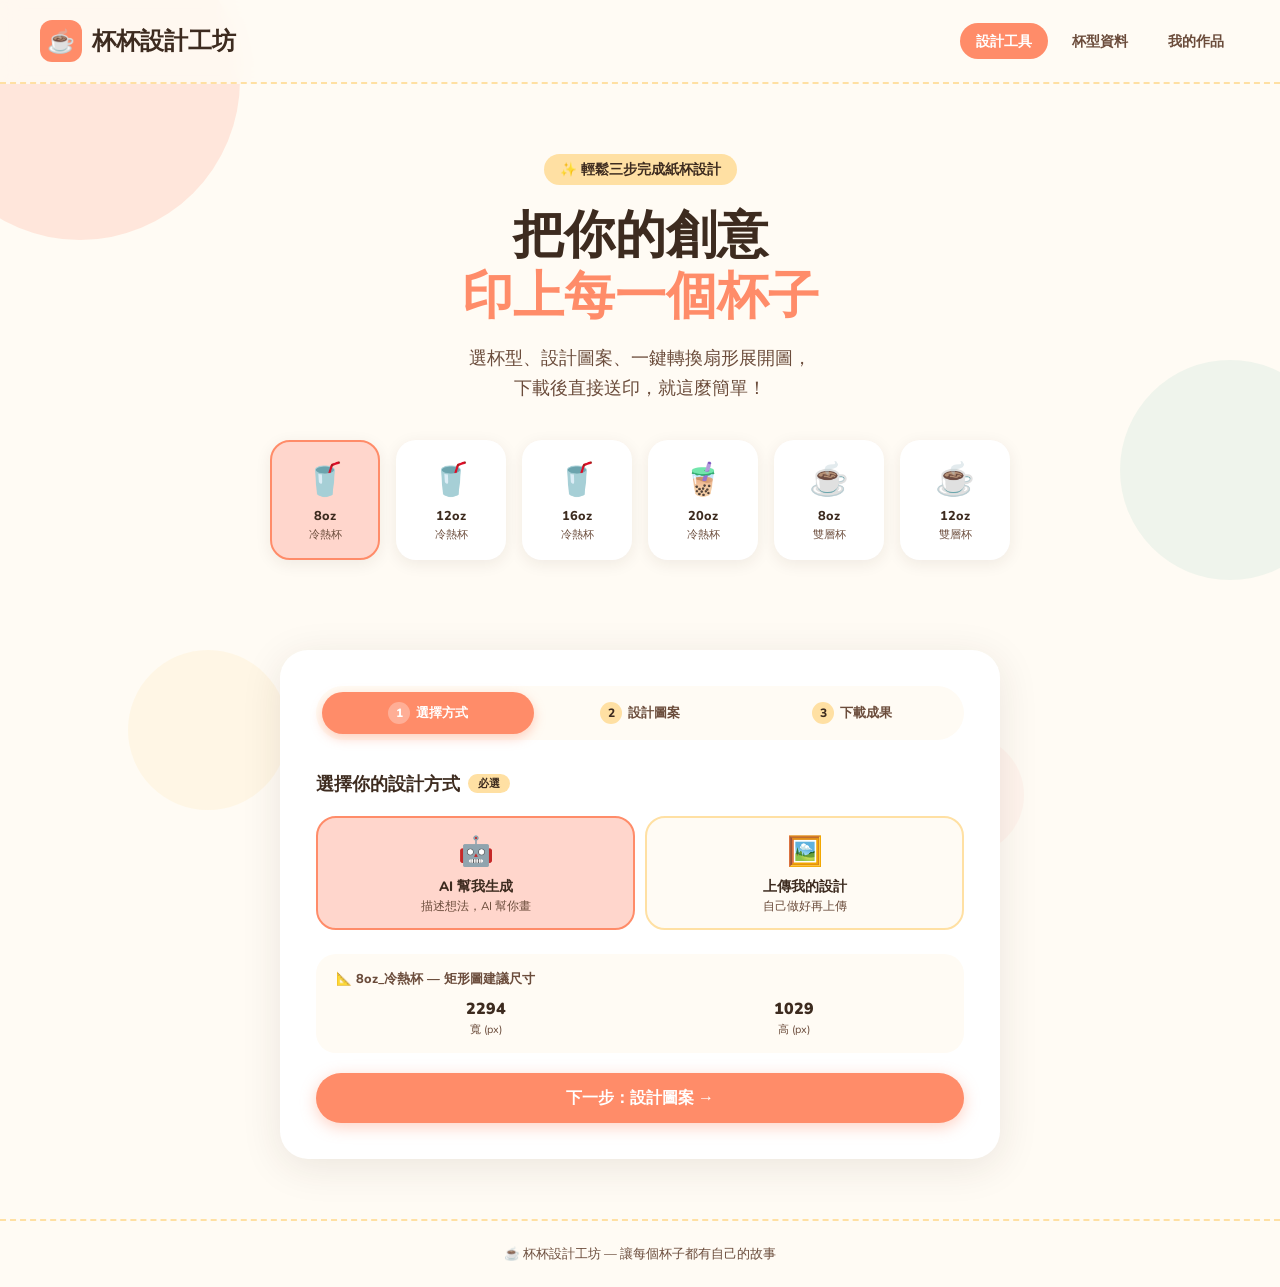
==== demo.html @ f15d610d "init: 初始版本（已移除敏感憑證，改用 .env）" ====
<!DOCTYPE html>
<html lang="zh-TW">
<head>
  <meta charset="UTF-8">
  <meta name="viewport" content="width=device-width, initial-scale=1.0">
  <title>杯杯設計工坊 ☕</title>
  <link href="https://fonts.googleapis.com/css2?family=Nunito:wght@400;600;700;800;900&display=swap" rel="stylesheet">
  <style>
    *, *::before, *::after { box-sizing: border-box; margin: 0; padding: 0; }

    :root {
      --cream:   #FFFBF4;
      --orange:  #FF8C69;
      --orange2: #FF6B45;
      --green:   #A8D8C8;
      --green2:  #7EC8B0;
      --brown:   #3D2B1F;
      --brown2:  #6B4C3B;
      --yellow:  #FFE0A3;
      --pink:    #FFD6CC;
      --radius:  20px;
    }

    body {
      font-family: 'Nunito', sans-serif;
      background: var(--cream);
      color: var(--brown);
      min-height: 100vh;
      overflow-x: hidden;
    }

    /* ── 背景裝飾泡泡 ── */
    .bg-blobs {
      position: fixed; inset: 0; pointer-events: none; z-index: 0;
    }
    .blob {
      position: absolute; border-radius: 50%; opacity: .18;
      animation: float 8s ease-in-out infinite;
    }
    .blob-1 { width:320px; height:320px; background:var(--orange); top:-80px; left:-80px; animation-delay:0s; }
    .blob-2 { width:220px; height:220px; background:var(--green);  top:40%;  right:-60px; animation-delay:2s; }
    .blob-3 { width:160px; height:160px; background:var(--yellow); bottom:10%; left:10%;  animation-delay:4s; }
    .blob-4 { width:120px; height:120px; background:var(--pink);   bottom:5%; right:20%; animation-delay:1s; }

    @keyframes float {
      0%,100% { transform: translateY(0) scale(1); }
      50%      { transform: translateY(-20px) scale(1.05); }
    }

    /* ── Header ── */
    header {
      position: relative; z-index: 10;
      display: flex; align-items: center; justify-content: space-between;
      padding: 20px 40px;
      background: rgba(255,251,244,.85);
      backdrop-filter: blur(10px);
      border-bottom: 2px dashed var(--yellow);
    }
    .logo {
      display: flex; align-items: center; gap: 10px;
      font-size: 1.5rem; font-weight: 900; color: var(--brown);
    }
    .logo-icon {
      width: 42px; height: 42px;
      background: var(--orange); border-radius: 12px;
      display: flex; align-items: center; justify-content: center;
      font-size: 1.4rem;
      transition: transform .3s;
    }
    .logo:hover .logo-icon { transform: rotate(-15deg) scale(1.1); }

    nav { display: flex; gap: 8px; }
    nav a {
      text-decoration: none; color: var(--brown2);
      font-weight: 700; font-size: .9rem;
      padding: 8px 16px; border-radius: 30px;
      transition: all .25s; white-space: nowrap;
    }
    nav a:hover { background: var(--yellow); color: var(--brown); }
    nav a.active { background: var(--orange); color: #fff; }

    /* ── 漢堡選單 ── */
    .hamburger {
      display: none; flex-direction: column; gap: 5px;
      cursor: pointer; padding: 6px; border-radius: 10px;
      transition: background .2s;
    }
    .hamburger:hover { background: var(--yellow); }
    .hamburger span {
      display: block; width: 22px; height: 2.5px;
      background: var(--brown); border-radius: 4px;
      transition: all .3s;
    }
    .hamburger.open span:nth-child(1) { transform: translateY(7.5px) rotate(45deg); }
    .hamburger.open span:nth-child(2) { opacity: 0; }
    .hamburger.open span:nth-child(3) { transform: translateY(-7.5px) rotate(-45deg); }

    .mobile-menu {
      display: none; position: absolute; top: 100%; left: 0; right: 0;
      background: rgba(255,251,244,.97); backdrop-filter: blur(10px);
      border-bottom: 2px dashed var(--yellow);
      flex-direction: column; padding: 12px 16px 16px; gap: 4px;
      z-index: 99;
    }
    .mobile-menu.open { display: flex; }
    .mobile-menu a {
      text-decoration: none; color: var(--brown2);
      font-weight: 700; font-size: 1rem;
      padding: 12px 16px; border-radius: 14px;
      transition: all .2s;
    }
    .mobile-menu a:hover,
    .mobile-menu a.active { background: var(--pink); color: var(--brown); }
    .mobile-menu a.active { color: var(--orange); }

    /* ── Hero ── */
    .hero {
      position: relative; z-index: 5;
      text-align: center;
      padding: 70px 20px 50px;
    }
    .hero-badge {
      display: inline-block;
      background: var(--yellow); color: var(--brown);
      font-weight: 800; font-size: .85rem;
      padding: 6px 16px; border-radius: 30px;
      margin-bottom: 20px;
      animation: badge-bounce .6s ease-out;
    }
    @keyframes badge-bounce {
      0%   { transform: scale(.5); opacity:0; }
      70%  { transform: scale(1.1); }
      100% { transform: scale(1);   opacity:1; }
    }
    .hero h1 {
      font-size: clamp(2rem, 5vw, 3.2rem);
      font-weight: 900; line-height: 1.2;
      margin-bottom: 16px;
    }
    .hero h1 span { color: var(--orange); }
    .hero p {
      font-size: 1.1rem; color: var(--brown2);
      max-width: 480px; margin: 0 auto 36px;
      line-height: 1.7;
    }
    .hero-cups {
      display: flex; justify-content: center; gap: 16px;
      margin-bottom: 40px; flex-wrap: wrap;
    }
    .cup-card {
      background: #fff; border-radius: var(--radius);
      padding: 16px 20px; cursor: pointer;
      border: 2px solid transparent;
      transition: all .25s;
      box-shadow: 0 4px 16px rgba(61,43,31,.08);
      min-width: 110px; text-align: center;
    }
    .cup-card:hover {
      border-color: var(--orange);
      transform: translateY(-4px);
      box-shadow: 0 8px 24px rgba(255,140,105,.25);
    }
    .cup-card.selected {
      border-color: var(--orange);
      background: var(--pink);
    }
    .cup-card .cup-emoji { font-size: 2rem; display: block; margin-bottom: 6px; }
    .cup-card .cup-name { font-size: .8rem; font-weight: 800; color: var(--brown); }
    .cup-card .cup-type { font-size: .7rem; color: var(--brown2); margin-top: 2px; }

    /* ── Main Card ── */
    .main-container {
      position: relative; z-index: 5;
      max-width: 760px; margin: 0 auto 60px;
      padding: 0 20px;
    }
    .card {
      background: #fff;
      border-radius: 28px;
      padding: 36px;
      box-shadow: 0 8px 40px rgba(61,43,31,.10);
    }

    /* ── Steps ── */
    .steps {
      display: flex; gap: 0; margin-bottom: 32px;
      background: var(--cream); border-radius: 50px;
      padding: 6px; position: relative;
    }
    .step-btn {
      flex: 1; padding: 10px 8px; border: none; background: none;
      border-radius: 40px; cursor: pointer;
      font-family: 'Nunito', sans-serif;
      font-weight: 800; font-size: .82rem;
      color: var(--brown2); transition: all .25s;
      display: flex; align-items: center; justify-content: center; gap: 6px;
    }
    .step-btn.active {
      background: var(--orange); color: #fff;
      box-shadow: 0 4px 12px rgba(255,140,105,.4);
    }
    .step-btn .step-num {
      width: 22px; height: 22px; border-radius: 50%;
      background: rgba(255,255,255,.3);
      display: flex; align-items: center; justify-content: center;
      font-size: .75rem;
    }
    .step-btn:not(.active) .step-num {
      background: var(--yellow);
      color: var(--brown);
    }

    /* ── Section title ── */
    .section-title {
      font-size: 1.1rem; font-weight: 900;
      margin-bottom: 20px; display: flex; align-items: center; gap: 8px;
    }
    .section-title .tag {
      background: var(--yellow); color: var(--brown);
      font-size: .7rem; padding: 2px 10px; border-radius: 20px;
    }

    /* ── Input mode tabs ── */
    .mode-tabs {
      display: flex; gap: 10px; margin-bottom: 24px;
    }
    .mode-tab {
      flex: 1; padding: 14px; border-radius: var(--radius);
      border: 2px solid var(--yellow); background: var(--cream);
      cursor: pointer; text-align: center;
      transition: all .25s; font-family: 'Nunito', sans-serif;
    }
    .mode-tab:hover { border-color: var(--orange); background: var(--pink); }
    .mode-tab.active { border-color: var(--orange); background: var(--pink); }
    .mode-tab .mode-icon { font-size: 1.8rem; display: block; margin-bottom: 6px; }
    .mode-tab .mode-label { font-size: .85rem; font-weight: 800; color: var(--brown); }
    .mode-tab .mode-desc  { font-size: .72rem; color: var(--brown2); margin-top: 2px; }

    /* ── Form ── */
    .form-group { margin-bottom: 18px; }
    .form-group label {
      display: block; font-size: .85rem; font-weight: 800;
      margin-bottom: 7px; color: var(--brown);
    }
    .form-group label span { color: var(--orange); }
    .form-group input,
    .form-group textarea,
    .form-group select {
      width: 100%; padding: 12px 16px;
      border: 2px solid var(--yellow); border-radius: 14px;
      font-family: 'Nunito', sans-serif; font-size: .95rem;
      background: var(--cream); color: var(--brown);
      outline: none; transition: border-color .2s;
      resize: none;
    }
    .form-group input:focus,
    .form-group textarea:focus,
    .form-group select:focus { border-color: var(--orange); background: #fff; }

    /* ── Info box ── */
    .info-box {
      background: var(--yellow); border-radius: 14px;
      padding: 14px 18px; margin-bottom: 20px;
      display: flex; align-items: flex-start; gap: 10px;
      font-size: .85rem; line-height: 1.6;
    }
    .info-box .icon { font-size: 1.2rem; flex-shrink: 0; }

    /* ── Upload zone ── */
    .upload-zone {
      border: 2.5px dashed var(--orange);
      border-radius: var(--radius); padding: 40px 20px;
      text-align: center; cursor: pointer;
      transition: all .25s; background: var(--cream);
    }
    .upload-zone:hover { background: var(--pink); }
    .upload-zone .upload-icon { font-size: 2.5rem; margin-bottom: 10px; display: block; }
    .upload-zone .upload-text { font-weight: 800; font-size: 1rem; color: var(--brown); }
    .upload-zone .upload-hint { font-size: .78rem; color: var(--brown2); margin-top: 6px; }

    /* ── Btn ── */
    .btn {
      display: inline-flex; align-items: center; justify-content: center; gap: 8px;
      padding: 14px 28px; border-radius: 50px;
      font-family: 'Nunito', sans-serif; font-weight: 800; font-size: 1rem;
      cursor: pointer; border: none; transition: all .25s;
      text-decoration: none;
    }
    .btn-primary {
      background: var(--orange); color: #fff;
      box-shadow: 0 4px 16px rgba(255,140,105,.4);
      width: 100%; margin-top: 8px;
    }
    .btn-primary:hover {
      background: var(--orange2);
      transform: translateY(-2px);
      box-shadow: 0 8px 24px rgba(255,140,105,.5);
    }
    .btn-primary:active { transform: scale(.97); }

    .btn-secondary {
      background: var(--green); color: var(--brown);
      box-shadow: 0 4px 12px rgba(168,216,200,.4);
    }
    .btn-secondary:hover { background: var(--green2); transform: translateY(-2px); }

    .btn-outline {
      background: #fff; color: var(--brown);
      border: 2px solid var(--yellow);
    }
    .btn-outline:hover { border-color: var(--orange); background: var(--pink); }

    /* ── Result section ── */
    .result-section { display: none; }
    .result-section.show { display: block; }

    .result-grid {
      display: grid; grid-template-columns: 1fr 1fr; gap: 16px;
      margin-bottom: 20px;
    }
    .result-card {
      border-radius: var(--radius); overflow: hidden;
      border: 2px solid var(--yellow);
      transition: transform .25s;
    }
    .result-card:hover { transform: translateY(-3px); }
    .result-preview {
      height: 160px; background: linear-gradient(135deg, var(--yellow) 0%, var(--pink) 100%);
      display: flex; align-items: center; justify-content: center;
      font-size: 3rem;
    }
    .result-info {
      padding: 12px 14px; background: #fff;
    }
    .result-info .file-name {
      font-size: .72rem; font-weight: 700; color: var(--brown2);
      margin-bottom: 10px; word-break: break-all;
    }
    .result-info .btn { font-size: .8rem; padding: 8px 16px; width: 100%; }

    /* ── Progress ── */
    .progress-wrap { display: none; }
    .progress-wrap.show { display: block; }
    .progress-bar-bg {
      background: var(--yellow); border-radius: 50px; height: 12px;
      overflow: hidden; margin: 12px 0;
    }
    .progress-bar-fill {
      height: 100%; background: var(--orange); border-radius: 50px;
      width: 0%; transition: width .4s ease;
    }
    .progress-msg {
      font-size: .85rem; color: var(--brown2); font-weight: 700;
      text-align: center;
    }

    /* ── Success ── */
    .success-badge {
      display: none; background: var(--green); color: var(--brown);
      border-radius: 14px; padding: 12px 16px;
      font-weight: 800; font-size: .9rem;
      align-items: center; gap: 8px; margin-bottom: 16px;
    }
    .success-badge.show { display: flex; }

    /* ── Cup spec ── */
    .spec-box {
      display: none; background: var(--cream);
      border-radius: var(--radius); padding: 16px 20px; margin-top: 16px;
    }
    .spec-box.show { display: block; }
    .spec-title { font-size: .8rem; font-weight: 800; margin-bottom: 10px; color: var(--brown2); }
    .spec-grid { display: grid; grid-template-columns: repeat(3, 1fr); gap: 8px; }
    .spec-item { text-align: center; }
    .spec-item .val { font-size: 1rem; font-weight: 900; color: var(--brown); }
    .spec-item .key { font-size: .68rem; color: var(--brown2); margin-top: 2px; }

    /* ── Divider ── */
    .divider {
      border: none; border-top: 2px dashed var(--yellow);
      margin: 24px 0;
    }

    /* ── Footer ── */
    footer {
      position: relative; z-index: 5;
      text-align: center; padding: 24px;
      font-size: .8rem; color: var(--brown2);
      border-top: 2px dashed var(--yellow);
    }

    /* ── Wobble animation ── */
    @keyframes wobble {
      0%,100% { transform: rotate(0deg); }
      25%      { transform: rotate(-8deg); }
      75%      { transform: rotate(8deg); }
    }
    .wobble { animation: wobble .5s ease; }

    /* ── Responsive ── */
    @media(max-width:600px) {
      /* Header */
      header { padding: 12px 16px; }
      .logo { font-size: 1.1rem; white-space: nowrap; }
      .logo-icon { width: 34px; height: 34px; font-size: 1.1rem; }
      #desktopNav { display: none; }
      .hamburger { display: flex; }

      /* Hero */
      .hero { padding: 40px 16px 30px; }
      .hero p { font-size: .95rem; }

      /* Cup cards — horizontal scroll */
      .hero-cups {
        flex-wrap: nowrap;
        overflow-x: auto;
        justify-content: flex-start;
        padding: 4px 16px 12px;
        gap: 10px;
        -webkit-overflow-scrolling: touch;
        scrollbar-width: none;
      }
      .hero-cups::-webkit-scrollbar { display: none; }
      .cup-card { min-width: 90px; flex-shrink: 0; padding: 12px 14px; }
      .cup-card .cup-emoji { font-size: 1.6rem; }

      /* Main card */
      .main-container { padding: 0 12px; }
      .card { padding: 20px 16px; border-radius: 20px; }

      /* Steps */
      .steps { gap: 4px; }
      .step-btn { font-size: .72rem; padding: 8px 4px; gap: 4px; }
      .step-btn .step-num { width: 18px; height: 18px; font-size: .65rem; }

      /* Mode tabs */
      .mode-tabs { flex-direction: column; gap: 8px; }
      .mode-tab { display: flex; align-items: center; gap: 12px; text-align: left; padding: 12px 16px; }
      .mode-tab .mode-icon { font-size: 1.4rem; display: inline; margin-bottom: 0; flex-shrink: 0; }

      /* Form */
      .form-group input,
      .form-group textarea,
      .form-group select { font-size: .9rem; padding: 10px 14px; }

      /* Upload */
      .upload-zone { padding: 28px 16px; }

      /* Results */
      .result-grid { grid-template-columns: 1fr; }
      .result-preview { height: 130px; }

      /* Spec */
      .spec-grid { grid-template-columns: repeat(2, 1fr); }

      /* Btn */
      .btn { font-size: .9rem; padding: 12px 20px; }
    }

    /* 超小螢幕 320px */
    @media(max-width:360px) {
      .step-btn span:not(.step-num) { display: none; }
      .step-btn { justify-content: center; }
    }
  </style>
</head>
<body>

<!-- 背景泡泡 -->
<div class="bg-blobs">
  <div class="blob blob-1"></div>
  <div class="blob blob-2"></div>
  <div class="blob blob-3"></div>
  <div class="blob blob-4"></div>
</div>

<!-- Header -->
<header style="position:relative">
  <div class="logo">
    <div class="logo-icon">☕</div>
    杯杯設計工坊
  </div>
  <!-- 桌面導覽 -->
  <nav id="desktopNav">
    <a href="#" class="active">設計工具</a>
    <a href="#">杯型資料</a>
    <a href="#">我的作品</a>
  </nav>
  <!-- 手機漢堡 -->
  <div class="hamburger" id="hamburger" onclick="toggleMenu()">
    <span></span><span></span><span></span>
  </div>
  <!-- 手機展開選單 -->
  <div class="mobile-menu" id="mobileMenu">
    <a href="#" class="active">設計工具</a>
    <a href="#">杯型資料</a>
    <a href="#">我的作品</a>
  </div>
</header>

<!-- Hero -->
<section class="hero">
  <div class="hero-badge">✨ 輕鬆三步完成紙杯設計</div>
  <h1>把你的創意<br><span>印上每一個杯子</span></h1>
  <p>選杯型、設計圖案、一鍵轉換扇形展開圖，<br>下載後直接送印，就這麼簡單！</p>

  <!-- 杯型選擇 -->
  <div class="hero-cups" id="cupCards">
    <div class="cup-card selected" onclick="selectCup(this,'8oz_冷熱杯',2.230,326.18,238.56,41.17,2294,1029)">
      <span class="cup-emoji">🥤</span>
      <div class="cup-name">8oz</div>
      <div class="cup-type">冷熱杯</div>
    </div>
    <div class="cup-card" onclick="selectCup(this,'12oz_冷熱杯',2.103,369.95,263.51,40.96,2588,1231)">
      <span class="cup-emoji">🥤</span>
      <div class="cup-name">12oz</div>
      <div class="cup-type">冷熱杯</div>
    </div>
    <div class="cup-card" onclick="selectCup(this,'16oz_冷熱杯',1.805,426.61,296.43,35.55,2605,1443)">
      <span class="cup-emoji">🥤</span>
      <div class="cup-name">16oz</div>
      <div class="cup-type">冷熱杯</div>
    </div>
    <div class="cup-card" onclick="selectCup(this,'20oz_冷熱杯',1.528,502.33,343.30,30.12,2610,1708)">
      <span class="cup-emoji">🧋</span>
      <div class="cup-name">20oz</div>
      <div class="cup-type">冷熱杯</div>
    </div>
    <div class="cup-card" onclick="selectCup(this,'8oz_雙層杯',2.534,357.69,280.67,38.26,2344,925)">
      <span class="cup-emoji">☕</span>
      <div class="cup-name">8oz</div>
      <div class="cup-type">雙層杯</div>
    </div>
    <div class="cup-card" onclick="selectCup(this,'12oz_雙層杯',2.325,397.51,300.63,38.99,2653,1141)">
      <span class="cup-emoji">☕</span>
      <div class="cup-name">12oz</div>
      <div class="cup-type">雙層杯</div>
    </div>
  </div>
</section>

<!-- Main card -->
<div class="main-container">
  <div class="card">

    <!-- Steps -->
    <div class="steps">
      <button class="step-btn active" id="stepBtn1" onclick="goStep(1)">
        <span class="step-num">1</span> 選擇方式
      </button>
      <button class="step-btn" id="stepBtn2" onclick="goStep(2)">
        <span class="step-num">2</span> 設計圖案
      </button>
      <button class="step-btn" id="stepBtn3" onclick="goStep(3)">
        <span class="step-num">3</span> 下載成果
      </button>
    </div>

    <!-- ═══ Step 1 ═══ -->
    <div id="step1">
      <div class="section-title">
        選擇你的設計方式
        <span class="tag">必選</span>
      </div>

      <div class="mode-tabs">
        <div class="mode-tab active" id="modeAI" onclick="selectMode('ai')">
          <span class="mode-icon">🤖</span>
          <div class="mode-label">AI 幫我生成</div>
          <div class="mode-desc">描述想法，AI 幫你畫</div>
        </div>
        <div class="mode-tab" id="modeUpload" onclick="selectMode('upload')">
          <span class="mode-icon">🖼️</span>
          <div class="mode-label">上傳我的設計</div>
          <div class="mode-desc">自己做好再上傳</div>
        </div>
      </div>

      <!-- 杯型規格 -->
      <div class="spec-box show" id="specBox">
        <div class="spec-title">📐 <span id="specCupName">8oz_冷熱杯</span> — 矩形圖建議尺寸</div>
        <div class="spec-grid" style="grid-template-columns: 1fr 1fr;">
          <div class="spec-item">
            <div class="val" id="specW">2294</div>
            <div class="key">寬 (px)</div>
          </div>
          <div class="spec-item">
            <div class="val" id="specH">1029</div>
            <div class="key">高 (px)</div>
          </div>
        </div>
      </div>

      <button class="btn btn-primary" onclick="goStep(2)" style="margin-top:20px">
        下一步：設計圖案 →
      </button>
    </div>

    <!-- ═══ Step 2 ═══ -->
    <div id="step2" style="display:none">

      <!-- AI mode -->
      <div id="aiForm">
        <div class="section-title">告訴 AI 你想要什麼 🎨</div>

        <div class="info-box">
          <span class="icon">💡</span>
          <div>矩形圖尺寸已自動設定為 <strong id="infoRatio">2294 × 1029 px</strong>，你只需要描述圖案內容就好！</div>
        </div>

        <div class="form-group">
          <label>主題 <span>*</span></label>
          <input type="text" placeholder="例如：夏日海灘、聖誕節、珍珠奶茶品牌" id="inputTheme">
        </div>
        <div class="form-group">
          <label>風格 <span>*</span></label>
          <input type="text" placeholder="例如：可愛插畫風、日系簡約、復古美式" id="inputStyle">
        </div>
        <div class="form-group">
          <label>主要文字（選填）</label>
          <input type="text" placeholder="例如：夏日特調、Summer Vibes" id="inputText">
        </div>
        <div class="form-group">
          <label>補充說明（選填）</label>
          <textarea rows="3" placeholder="其他想讓 AI 知道的細節..."></textarea>
        </div>

        <button class="btn btn-primary" onclick="startGenerate()">
          ✨ 開始生成矩形圖
        </button>
      </div>

      <!-- Upload mode -->
      <div id="uploadForm" style="display:none">
        <div class="section-title">上傳你的設計稿 📁</div>

        <div class="info-box">
          <span class="icon">📐</span>
          <div>
            請確認你的圖片尺寸符合規格：<br>
            <strong>建議尺寸：<span id="infoCanva">2294 × 1029 px</span></strong>
          </div>
        </div>

        <div class="upload-zone" onclick="fakeUpload()">
          <span class="upload-icon">☁️</span>
          <div class="upload-text">點擊或拖曳圖片到這裡</div>
          <div class="upload-hint">支援 PNG / JPG，檔案大小上限 10MB</div>
        </div>

        <button class="btn btn-primary" onclick="startGenerate()" style="margin-top:16px">
          ✅ 確認上傳並轉換
        </button>
      </div>

      <!-- Progress -->
      <div class="progress-wrap" id="progressWrap">
        <hr class="divider">
        <div class="section-title" style="justify-content:center">
          正在處理中，請稍候 ⏳
        </div>
        <div class="progress-bar-bg">
          <div class="progress-bar-fill" id="progressFill"></div>
        </div>
        <div class="progress-msg" id="progressMsg">準備中...</div>
      </div>
    </div>

    <!-- ═══ Step 3 ═══ -->
    <div id="step3" style="display:none">
      <div class="success-badge show">
        🎉 太棒了！你的設計已完成，可以下載囉！
      </div>

      <div class="section-title">下載你的成果 💾</div>

      <div class="result-grid">
        <div class="result-card">
          <div class="result-preview">🖼️</div>
          <div class="result-info">
            <div class="file-name" id="rectFileName">8oz_冷熱杯_矩形圖_20260420_143052.png</div>
            <button class="btn btn-outline" onclick="fakeDownload('矩形圖')">⬇ 下載矩形圖</button>
          </div>
        </div>
        <div class="result-card">
          <div class="result-preview" style="background:linear-gradient(135deg,var(--green) 0%,var(--yellow) 100%)">🌀</div>
          <div class="result-info">
            <div class="file-name" id="fanFileName">8oz_冷熱杯_扇形圖_20260420_143052.png</div>
            <button class="btn btn-secondary" onclick="fakeDownload('扇形圖')">⬇ 下載扇形圖</button>
          </div>
        </div>
      </div>

      <button class="btn btn-outline" onclick="reset()" style="width:100%">
        🔄 重新設計
      </button>
    </div>

  </div>
</div>

<footer>
  ☕ 杯杯設計工坊 — 讓每個杯子都有自己的故事
</footer>

<script>
  // ── 漢堡選單 ──
  function toggleMenu() {
    const hb = document.getElementById('hamburger');
    const mn = document.getElementById('mobileMenu');
    hb.classList.toggle('open');
    mn.classList.toggle('open');
  }
  document.addEventListener('click', e => {
    if (!e.target.closest('header')) {
      document.getElementById('hamburger').classList.remove('open');
      document.getElementById('mobileMenu').classList.remove('open');
    }
  });

  // ── 杯型資料 ──
  let currentCup = {
    name: '8oz_冷熱杯', ratio: 2.230,
    R: 326.18, r: 238.56, theta: 41.17,
    W: 2294, H: 1029
  };
  let currentMode = 'ai';

  function selectCup(el, name, ratio, R, r, theta, W, H) {
    document.querySelectorAll('.cup-card').forEach(c => c.classList.remove('selected'));
    el.classList.add('selected');
    // wobble 動畫
    const icon = el.querySelector('.cup-emoji');
    icon.classList.remove('wobble');
    void icon.offsetWidth;
    icon.classList.add('wobble');
    setTimeout(() => icon.classList.remove('wobble'), 500);

    currentCup = { name, ratio, R, r, theta, W, H };
    updateSpec();
  }

  function updateSpec() {
    document.getElementById('specCupName').textContent = currentCup.name;
    document.getElementById('specW').textContent = currentCup.W;
    document.getElementById('specH').textContent = currentCup.H;
    document.getElementById('infoRatio').textContent = currentCup.W + ' × ' + currentCup.H + ' px';
    document.getElementById('infoCanva').textContent = currentCup.W + ' × ' + currentCup.H + ' px';
  }

  function selectMode(mode) {
    currentMode = mode;
    document.getElementById('modeAI').classList.toggle('active', mode === 'ai');
    document.getElementById('modeUpload').classList.toggle('active', mode === 'upload');
    document.getElementById('aiForm').style.display     = mode === 'ai' ? 'block' : 'none';
    document.getElementById('uploadForm').style.display = mode === 'upload' ? 'block' : 'none';
  }

  function goStep(n) {
    [1,2,3].forEach(i => {
      document.getElementById('step'+i).style.display = i===n ? 'block' : 'none';
      document.getElementById('stepBtn'+i).classList.toggle('active', i===n);
    });
  }

  // ── 模擬生成流程 ──
  function startGenerate() {
    document.getElementById('progressWrap').classList.add('show');
    const fill = document.getElementById('progressFill');
    const msg  = document.getElementById('progressMsg');
    const msgs = [
      '正在理解你的想法... 🧠',
      '繪製矩形設計圖... 🎨',
      '套入扇形遮罩... 🌀',
      '極座標轉換中... ⚙️',
      '最後潤飾... ✨',
      '完成！🎉'
    ];
    let pct = 0, idx = 0;
    const iv = setInterval(() => {
      pct += Math.random() * 18 + 5;
      if (pct >= 100) { pct = 100; clearInterval(iv); setTimeout(() => showResult(), 400); }
      fill.style.width = pct + '%';
      msg.textContent  = msgs[Math.min(idx++, msgs.length-1)];
    }, 500);
  }

  function showResult() {
    const now = new Date();
    const pad = n => String(n).padStart(2,'0');
    const date = `${now.getFullYear()}${pad(now.getMonth()+1)}${pad(now.getDate())}`;
    const time = `${pad(now.getHours())}${pad(now.getMinutes())}${pad(now.getSeconds())}`;
    document.getElementById('rectFileName').textContent = `${currentCup.name}_矩形圖_${date}_${time}.png`;
    document.getElementById('fanFileName').textContent  = `${currentCup.name}_扇形圖_${date}_${time}.png`;
    goStep(3);
  }

  function fakeDownload(type) {
    const btn = event.target;
    const orig = btn.textContent;
    btn.textContent = '✅ 已下載！';
    btn.disabled = true;
    setTimeout(() => { btn.textContent = orig; btn.disabled = false; }, 2000);
  }

  function fakeUpload() {
    const zone = document.querySelector('.upload-zone');
    zone.innerHTML = `
      <span class="upload-icon">✅</span>
      <div class="upload-text">設計稿已上傳！</div>
      <div class="upload-hint">尺寸驗證通過 — ${currentCup.W} × ${currentCup.H} px</div>
    `;
  }

  function reset() {
    goStep(1);
    document.getElementById('progressWrap').classList.remove('show');
    document.getElementById('progressFill').style.width = '0%';
    selectMode('ai');
    document.querySelector('.upload-zone').innerHTML = `
      <span class="upload-icon">☁️</span>
      <div class="upload-text">點擊或拖曳圖片到這裡</div>
      <div class="upload-hint">支援 PNG / JPG，檔案大小上限 10MB</div>
    `;
  }
</script>
</body>
</html>
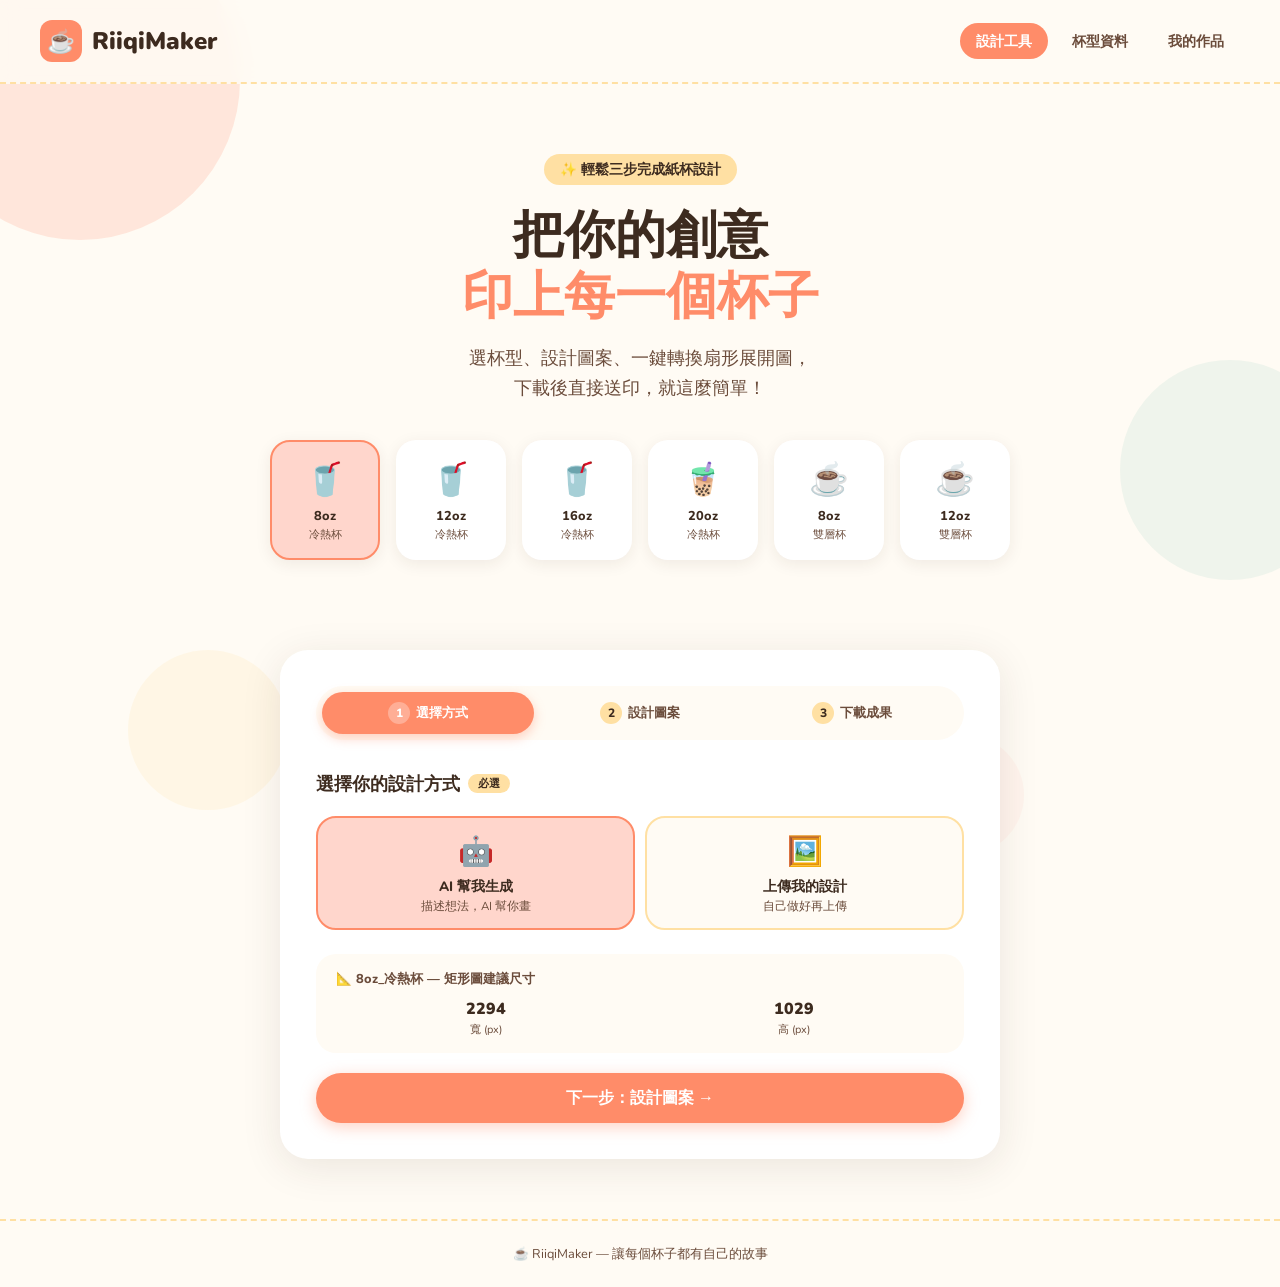
==== commit 610062fe: "refactor: 統一更名為 RiiqiMaker + 適配 Zeabur 部署 - 全專案更名：FanPrint/杯杯設計工坊/矩形轉扇形圖/cup-app → RiiqiMaker - 移除 D" ====
--- a/demo.html
+++ b/demo.html
@@ -3,7 +3,7 @@
 <head>
   <meta charset="UTF-8">
   <meta name="viewport" content="width=device-width, initial-scale=1.0">
-  <title>杯杯設計工坊 ☕</title>
+  <title>RiiqiMaker ☕</title>
   <link href="https://fonts.googleapis.com/css2?family=Nunito:wght@400;600;700;800;900&display=swap" rel="stylesheet">
   <style>
     *, *::before, *::after { box-sizing: border-box; margin: 0; padding: 0; }
@@ -478,7 +478,7 @@
 <header style="position:relative">
   <div class="logo">
     <div class="logo-icon">☕</div>
-    杯杯設計工坊
+    RiiqiMaker
   </div>
   <!-- 桌面導覽 -->
   <nav id="desktopNav">
@@ -700,7 +700,7 @@
 </div>
 
 <footer>
-  ☕ 杯杯設計工坊 — 讓每個杯子都有自己的故事
+  ☕ RiiqiMaker — 讓每個杯子都有自己的故事
 </footer>
 
 <script>
